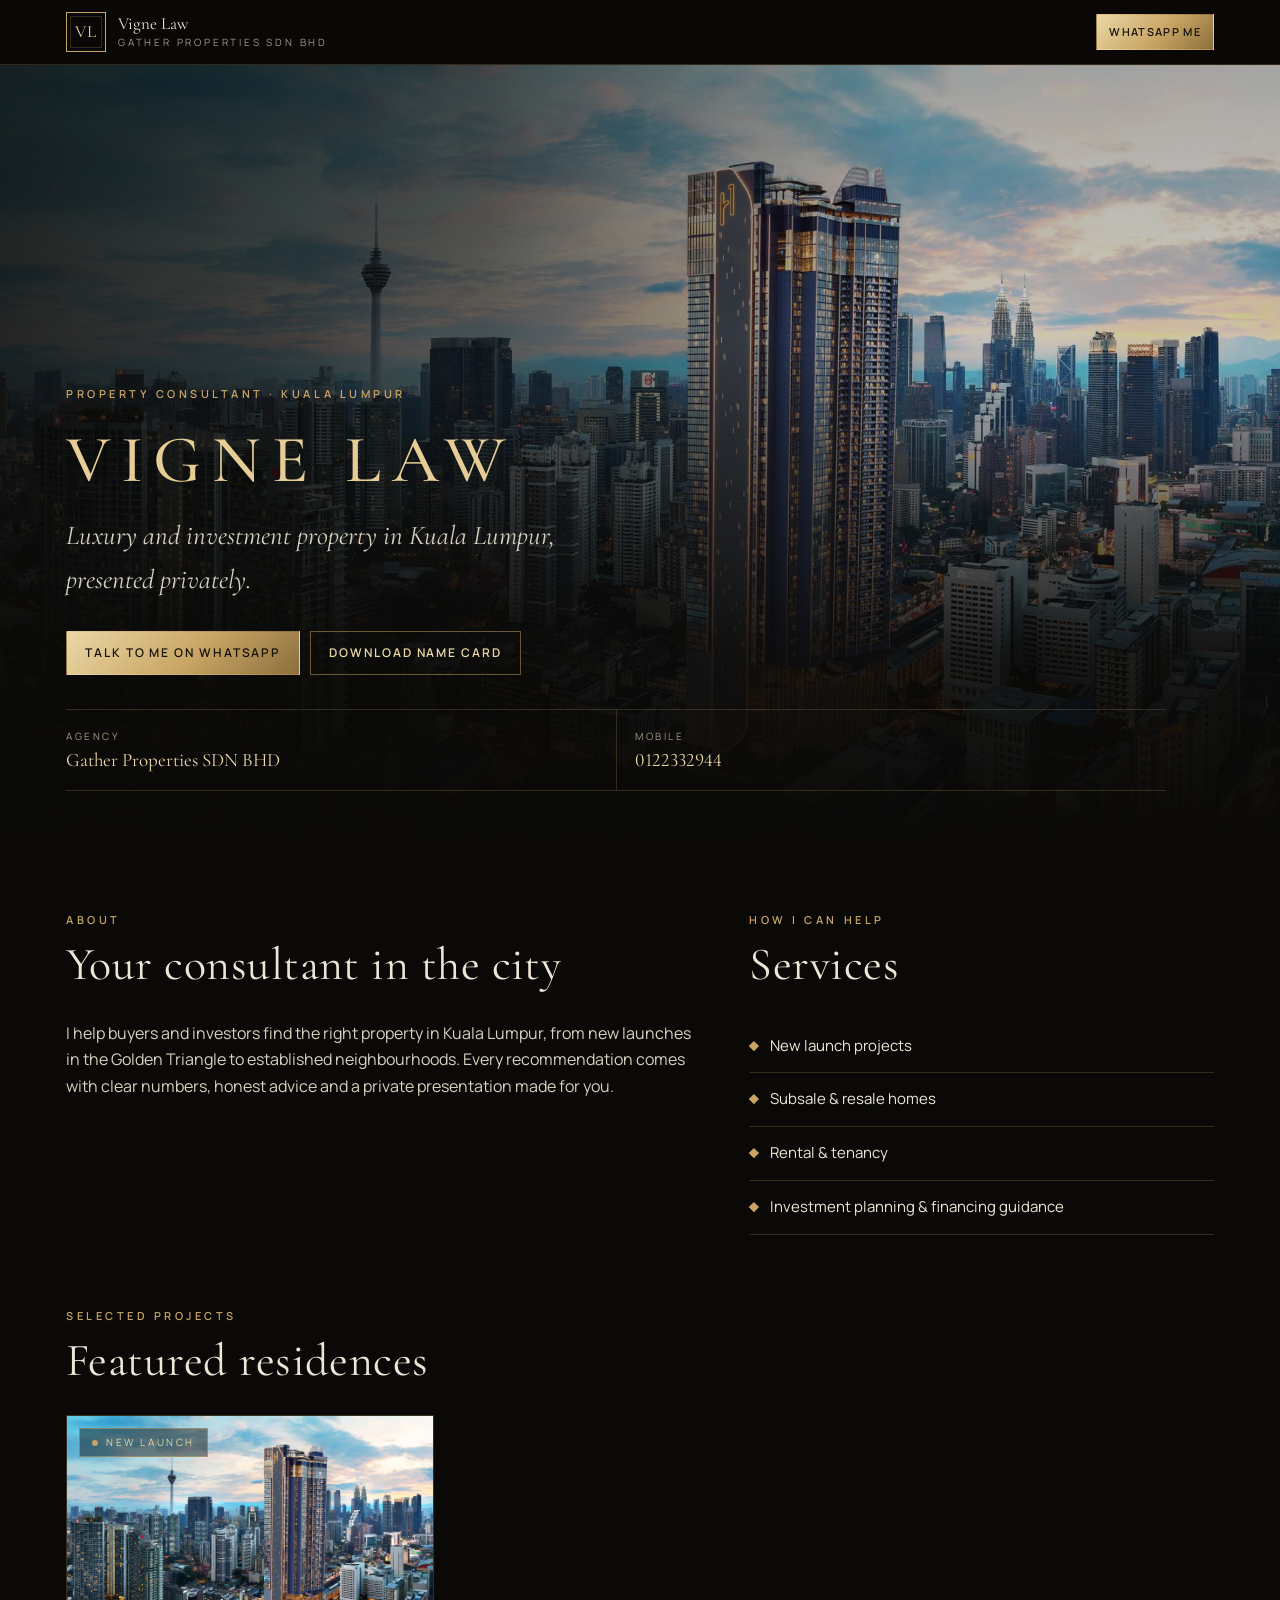
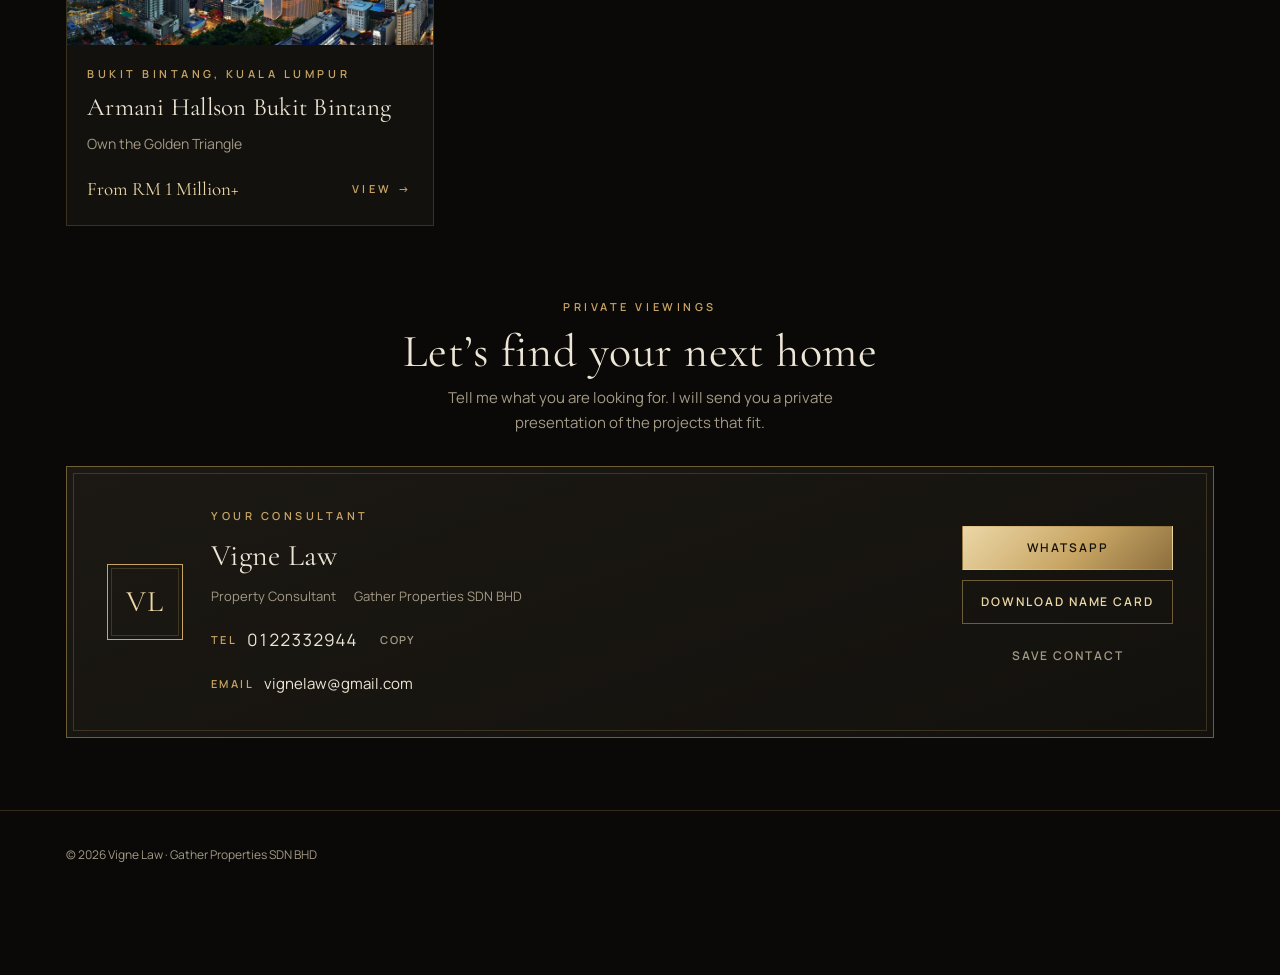
==== p/armani-hallson-bukit-bintang/index.html @ 2bfb5b79 "Add files via upload" ====
<!doctype html>
<html lang="en">
<head>
<meta charset="utf-8">
<meta name="viewport" content="width=device-width,initial-scale=1,viewport-fit=cover">
<title>Armani Hallson Bukit Bintang</title>
<script>window.STATIC_SITE=true</script>
<meta name="description" content="Own the Golden Triangle · Bukit Bintang, Kuala Lumpur · From RM 1 Million+">
<meta property="og:type" content="website">
<meta property="og:title" content="Armani Hallson Bukit Bintang">
<meta property="og:description" content="Own the Golden Triangle · Bukit Bintang, Kuala Lumpur · From RM 1 Million+">
<meta property="og:url" content="https://vigne-property-portfolio.github.io/p/armani-hallson-bukit-bintang">
<meta property="og:image" content="https://vigne-property-portfolio.github.io/uploads/ahbb-01-kit15.jpg">
<meta name="twitter:card" content="summary_large_image">
<link rel="preconnect" href="https://fonts.googleapis.com">
<link rel="preconnect" href="https://fonts.gstatic.com" crossorigin>
<link rel="stylesheet" href="https://fonts.googleapis.com/css2?family=Cormorant+Garamond:ital,wght@0,400;0,500;0,600;1,400;1,500&family=Manrope:wght@300;400;500;600;700&display=swap">
<link rel="stylesheet" href="/styles.css">
</head>
<body>
<div id="app"></div>
<script src="/namecard.js"></script>
<script src="/app.js"></script>
</body>
</html>
---- styles.css ----
img{max-width:100%}[hidden]{display:none!important}
/* Layout: full-bleed cinematic hero, then a narrow editorial column of facts, gallery, units and agent card. Single dark "black & gold" world by design. */
:root{
  --ink:#0A0907; --panel:#13110D; --panel-2:#1C1914; --line:rgba(200,165,100,.22); --line-strong:rgba(200,165,100,.5);
  --gold:#C8A564; --gold-hi:#EBD7A6; --gold-lo:#8C6F3D; --text:#EDE6D6; --muted:#A39A86; --danger:#D98B7A;
  --display:"Cormorant Garamond","Cormorant","Garamond",Georgia,serif; --body:"Manrope",system-ui,-apple-system,"Segoe UI",sans-serif;
  --gutter-l:max(16px,env(safe-area-inset-left,0px)); --gutter-r:max(16px,env(safe-area-inset-right,0px));
  color-scheme:dark;
}
*{box-sizing:border-box}
html,body{background:var(--ink)}
body{margin:0;color:var(--text);font-family:var(--body);font-size:15px;line-height:1.65;-webkit-font-smoothing:antialiased}
body::before{content:"";position:fixed;inset:0 0 auto;height:env(safe-area-inset-top,0px);z-index:60;background:var(--ink)}
a{color:var(--gold-hi)}
h1,h2,h3{font-family:var(--display);font-weight:400;text-wrap:balance;margin:0;letter-spacing:.01em}
button,input,select,textarea{font:inherit;color:inherit}
:focus-visible{outline:1px solid var(--gold-hi);outline-offset:3px}
.wrap{max-width:1180px;margin:0 auto;padding-left:var(--gutter-l);padding-right:var(--gutter-r)}
.narrow{max-width:900px}
.eyebrow{font-size:11px;letter-spacing:.32em;text-transform:uppercase;color:var(--gold);font-weight:600}
.muted{color:var(--muted)}
.rule{display:flex;align-items:center;gap:14px;color:var(--gold)}
.rule::before,.rule::after{content:"";height:1px;flex:1;background:linear-gradient(90deg,transparent,var(--line-strong),transparent)}
.diamond{width:7px;height:7px;transform:rotate(45deg);border:1px solid var(--gold);flex:none}
.gold-text{background:linear-gradient(100deg,var(--gold-lo) 0%,var(--gold-hi) 38%,var(--gold) 60%,var(--gold-hi) 100%);-webkit-background-clip:text;background-clip:text;color:transparent}

/* buttons */
.btn{display:inline-flex;align-items:center;justify-content:center;gap:8px;border:1px solid var(--line-strong);background:transparent;padding:11px 18px;font-size:12px;letter-spacing:.16em;text-transform:uppercase;font-weight:600;cursor:pointer;text-decoration:none;color:var(--gold-hi);transition:background .2s,color .2s,border-color .2s;border-radius:0}
.btn:hover{background:rgba(200,165,100,.1);border-color:var(--gold)}
.btn-solid{background:linear-gradient(135deg,var(--gold-hi),var(--gold) 55%,var(--gold-lo));color:#17130B;border-color:transparent}
.btn-solid:hover{background:linear-gradient(135deg,#F3E3BA,var(--gold-hi) 55%,var(--gold));color:#17130B}
.btn-sm{padding:8px 12px;font-size:11px;letter-spacing:.12em}
.btn-ghost{border-color:transparent;color:var(--muted)}
.btn-ghost:hover{color:var(--gold-hi);background:transparent}
.btn-danger{color:var(--danger);border-color:rgba(217,139,122,.45)}
.btn[disabled]{opacity:.45;cursor:not-allowed}

/* top bar */
.topbar{position:sticky;top:env(safe-area-inset-top,0px);z-index:40;background:rgba(10,9,7,.86);backdrop-filter:blur(10px);-webkit-backdrop-filter:blur(10px);border-bottom:1px solid var(--line)}
.topbar .wrap{display:flex;align-items:center;justify-content:space-between;gap:12px;min-height:64px;flex-wrap:wrap;padding-block:8px}
.brand{display:flex;align-items:center;gap:12px;min-width:0}
.mono{width:40px;height:40px;border:1px solid var(--gold);display:grid;place-items:center;font-family:var(--display);color:var(--gold-hi);font-size:17px;letter-spacing:.04em;flex:none;position:relative}
.mono::after{content:"";position:absolute;inset:3px;border:1px solid var(--line)}
.brand-name{font-family:var(--display);font-size:17px;line-height:1.2}
.brand-sub{font-size:10px;letter-spacing:.28em;text-transform:uppercase;color:var(--muted)}

/* hero */
.hero{position:relative;min-height:min(78vh,760px);display:flex;align-items:flex-end;overflow:hidden;background:radial-gradient(120% 90% at 80% 0%,#2a2216 0%,#120f0a 45%,var(--ink) 100%)}
.hero img.cover{position:absolute;inset:0;width:100%;height:100%;object-fit:cover;max-width:100%}
.hero::after{content:"";position:absolute;inset:0;background:linear-gradient(90deg,rgba(10,9,7,.82) 0%,rgba(10,9,7,.55) 38%,rgba(10,9,7,0) 70%),linear-gradient(180deg,rgba(10,9,7,.35) 0%,rgba(10,9,7,.2) 35%,rgba(10,9,7,.88) 76%,var(--ink) 100%)}
.hero h1{filter:drop-shadow(0 2px 18px rgba(0,0,0,.55))}
.hero .ghost-mark{position:absolute;right:-2vw;top:4%;font-family:var(--display);font-size:clamp(160px,30vw,420px);line-height:.8;color:transparent;-webkit-text-stroke:1px rgba(200,165,100,.16);pointer-events:none;user-select:none}
.hero-inner{position:relative;z-index:2;width:100%;padding-block:120px 48px}
/* Hero title: classic serif capitals, wide spacing, soft solid gold */
.hero h1{font-size:clamp(30px,5.2vw,68px);line-height:1.18;margin:16px 0 14px;text-transform:uppercase;letter-spacing:.16em;font-weight:500;max-width:min(100%,15em)}
h1,h2,h3,.fact .v,.tagline,.brand-name,.mono,td,.pcard,.agent{font-variant-numeric:lining-nums}
.hero h1.gold-text{background:none;-webkit-background-clip:border-box;background-clip:border-box;color:#E6CD95}
.hero .tagline{font-family:var(--display);font-style:italic;font-size:clamp(20px,2.4vw,27px);color:var(--text);opacity:.9;max-width:44ch}
.status-chip{display:inline-flex;align-items:center;gap:8px;border:1px solid var(--line-strong);padding:5px 12px;font-size:10px;letter-spacing:.26em;text-transform:uppercase;color:var(--gold-hi);background:rgba(10,9,7,.45)}
.status-chip::before{content:"";width:6px;height:6px;border-radius:50%;background:var(--gold)}

/* facts */
.facts{display:grid;grid-template-columns:repeat(auto-fit,minmax(170px,1fr));border-top:1px solid var(--line);border-bottom:1px solid var(--line);margin-top:34px}
.fact{padding:18px 18px 18px 0;min-width:0}
.fact + .fact{padding-left:18px;border-left:1px solid var(--line)}
.fact .k{font-size:10px;letter-spacing:.26em;text-transform:uppercase;color:var(--muted)}
.fact .v{font-family:var(--display);font-size:22px;color:var(--gold-hi);margin-top:4px;line-height:1.25;overflow-wrap:anywhere}

section.block{padding-block:72px}
.sec-head{display:flex;flex-direction:column;gap:10px;margin-bottom:30px}
.sec-head h2{font-size:clamp(30px,4vw,46px);line-height:1.1}
.prose{max-width:66ch;color:#D9D1BF;white-space:pre-line;font-size:16px}
.two-col{display:grid;grid-template-columns:minmax(0,1.35fr) minmax(0,1fr);gap:56px}
@media (max-width:820px){.two-col{grid-template-columns:1fr;gap:36px}}
.highlights{list-style:none;margin:0;padding:0;display:grid;gap:0}
.highlights li{display:flex;gap:14px;align-items:baseline;padding:14px 0;border-bottom:1px solid var(--line)}
.highlights li .diamond{transform:rotate(45deg) translateY(-2px);background:var(--gold)}
.facilities{display:flex;flex-wrap:wrap;gap:10px}
.facilities span{border:1px solid var(--line);padding:8px 14px;font-size:13px;color:#D9D1BF;background:var(--panel)}

/* gallery */
.gallery{display:grid;grid-template-columns:repeat(6,1fr);grid-auto-rows:150px;gap:8px;grid-auto-flow:dense}
.gallery button{padding:0;border:0;cursor:zoom-in;overflow:hidden;background:var(--panel);grid-column:span 2;position:relative}
.gallery button:nth-child(5n+1){grid-column:span 4;grid-row:span 2}
.gallery img{width:100%;height:100%;object-fit:cover;transition:transform .6s ease,filter .4s;filter:saturate(.95)}
.gallery button:hover img{transform:scale(1.04);filter:saturate(1.05)}
@media (max-width:640px){.gallery{grid-template-columns:repeat(2,1fr);grid-auto-rows:130px}.gallery button,.gallery button:nth-child(5n+1){grid-column:span 1;grid-row:span 1}.gallery button:first-child{grid-column:span 2;grid-row:span 2}}

/* units table */
.table-wrap{overflow-x:auto;border:1px solid var(--line)}
table{width:100%;border-collapse:collapse;min-width:520px}
th,td{text-align:left;padding:16px 18px;border-bottom:1px solid var(--line)}
th{font-size:10px;letter-spacing:.24em;text-transform:uppercase;color:var(--muted);font-weight:600;background:var(--panel)}
td{font-variant-numeric:tabular-nums}
td.u-name{font-family:var(--display);font-size:19px;color:var(--text)}
td.u-price{color:var(--gold-hi);font-weight:600}
tr:last-child td{border-bottom:0}

/* agent card */
.agent{border:1px solid var(--line-strong);background:linear-gradient(160deg,var(--panel-2),var(--panel));padding:40px;display:grid;grid-template-columns:auto minmax(0,1fr) auto;gap:28px;align-items:center;position:relative}
.agent::before{content:"";position:absolute;inset:6px;border:1px solid var(--line);pointer-events:none}
.agent .mono{width:76px;height:76px;font-size:30px}
.agent h3{font-size:30px}
.agent .meta{display:flex;flex-wrap:wrap;gap:6px 18px;font-size:13px;color:var(--muted);margin-top:6px}
.agent .actions{display:flex;flex-direction:column;gap:10px;position:relative}
.contact-line{display:flex;align-items:center;gap:10px;flex-wrap:wrap;margin-top:14px;font-variant-numeric:tabular-nums}
.contact-line .num{font-size:17px;color:var(--text);user-select:all}
@media (max-width:760px){.agent{grid-template-columns:1fr;padding:28px}.agent .actions{flex-direction:row;flex-wrap:wrap}}

.links-row{display:flex;flex-wrap:wrap;gap:12px;margin-top:26px}
footer.foot{border-top:1px solid var(--line);padding-block:34px 110px;font-size:12px;color:var(--muted)}
footer.foot .wrap{display:flex;flex-direction:column;gap:8px}

.mobile-cta{display:none}
@media (max-width:760px){.mobile-cta{display:flex;position:fixed;left:0;right:0;bottom:0;z-index:45;gap:8px;padding:10px var(--gutter-r) calc(10px + env(safe-area-inset-bottom,0px)) var(--gutter-l);background:rgba(10,9,7,.94);border-top:1px solid var(--line)}.mobile-cta .btn{flex:1}}

/* lightbox */
.lightbox{position:fixed;inset:0;z-index:80;background:rgba(6,5,4,.96);display:flex;align-items:center;justify-content:center;padding:calc(56px + env(safe-area-inset-top,0px)) var(--gutter-r) calc(56px + env(safe-area-inset-bottom,0px)) var(--gutter-l)}
.lightbox img{max-height:100%;max-width:100%;object-fit:contain}
.lb-btn{position:absolute;background:rgba(10,9,7,.6);border:1px solid var(--line-strong);color:var(--gold-hi);width:46px;height:46px;cursor:pointer;font-size:20px;display:grid;place-items:center}
.lb-close{top:calc(12px + env(safe-area-inset-top,0px));right:calc(12px + env(safe-area-inset-right,0px))}
.lb-prev{left:calc(12px + env(safe-area-inset-left,0px));top:50%;transform:translateY(-50%)}
.lb-next{right:calc(12px + env(safe-area-inset-right,0px));top:50%;transform:translateY(-50%)}
.lb-count{position:absolute;bottom:calc(16px + env(safe-area-inset-bottom,0px));left:0;right:0;text-align:center;font-size:11px;letter-spacing:.3em;color:var(--muted)}

/* admin */
.admin-bar{position:fixed;z-index:70;left:50%;transform:translateX(-50%);bottom:calc(16px + env(safe-area-inset-bottom,0px));display:flex;gap:6px;flex-wrap:wrap;justify-content:center;background:rgba(19,17,13,.96);border:1px solid var(--line-strong);padding:6px;box-shadow:0 14px 40px rgba(0,0,0,.5);max-width:calc(100% - 32px)}
@media (max-width:760px){.admin-bar{bottom:calc(76px + env(safe-area-inset-bottom,0px))}}
.dash-head{padding-block:56px 28px;display:flex;justify-content:space-between;align-items:flex-end;gap:20px;flex-wrap:wrap}
.dash-head h1{font-size:clamp(36px,5vw,58px);line-height:1.05;margin-top:10px}
.notice{border:1px solid var(--line-strong);background:var(--panel);padding:14px 18px;margin-bottom:24px;font-size:14px;display:flex;gap:14px;align-items:center;justify-content:space-between;flex-wrap:wrap}
.cards{display:grid;grid-template-columns:repeat(auto-fill,minmax(320px,1fr));gap:22px;padding-bottom:90px}
@media (max-width:420px){.cards{grid-template-columns:1fr}}
.pcard{border:1px solid var(--line);background:var(--panel);display:flex;flex-direction:column;min-width:0}
.pcard .thumb{aspect-ratio:16/10;max-width:100%;background:radial-gradient(120% 120% at 80% 0%,#2a2216,#0e0c09);position:relative;overflow:hidden;display:grid;place-items:center}
.pcard .thumb img{width:100%;height:100%;object-fit:cover;position:absolute;inset:0}
.pcard .thumb .ini{font-family:var(--display);font-size:64px;color:transparent;-webkit-text-stroke:1px rgba(200,165,100,.45)}
.pcard .thumb .status-chip{position:absolute;top:12px;left:12px}
.pcard .body{padding:20px;display:flex;flex-direction:column;gap:10px;flex:1;min-width:0}
.pcard h3{font-size:25px;line-height:1.15}
.linkbox{display:flex;align-items:center;gap:8px;border:1px solid var(--line);background:var(--ink);padding:8px 10px;font-size:12px;color:var(--muted);min-width:0}
.linkbox span{overflow:hidden;text-overflow:ellipsis;white-space:nowrap;flex:1;min-width:0;user-select:all}
.pcard .acts{display:flex;flex-wrap:wrap;gap:8px;margin-top:auto;padding-top:6px}
.confirm{border:1px solid rgba(217,139,122,.45);padding:10px 12px;font-size:13px;display:flex;gap:8px;align-items:center;flex-wrap:wrap}
.empty{border:1px dashed var(--line-strong);padding:48px 24px;text-align:center;color:var(--muted)}

/* forms */
.form{padding-bottom:120px}
.fgroup{border-top:1px solid var(--line);padding-block:30px;display:grid;grid-template-columns:220px minmax(0,1fr);gap:28px}
@media (max-width:760px){.fgroup{grid-template-columns:1fr;gap:16px}}
.fgroup h3{font-size:22px}
.fgroup .hint{font-size:13px;color:var(--muted);margin-top:6px}
.fields{display:grid;grid-template-columns:repeat(2,minmax(0,1fr));gap:16px}
@media (max-width:560px){.fields{grid-template-columns:1fr}}
.fld{display:flex;flex-direction:column;gap:6px;min-width:0}
.fld.full{grid-column:1/-1}
.fld label{font-size:10px;letter-spacing:.22em;text-transform:uppercase;color:var(--muted);font-weight:600}
.fld input,.fld select,.fld textarea{background:var(--ink);border:1px solid var(--line);padding:11px 12px;border-radius:0;width:100%;min-width:0}
.fld input:focus,.fld select:focus,.fld textarea:focus{border-color:var(--gold);outline:none}
.fld textarea{min-height:110px;resize:vertical;line-height:1.55}
.unit-row{display:grid;grid-template-columns:minmax(0,1.4fr) minmax(0,1fr) minmax(0,.8fr) minmax(0,1fr) auto;gap:8px;align-items:end;margin-bottom:8px}
@media (max-width:640px){.unit-row{grid-template-columns:1fr 1fr}.unit-row .fld:first-child{grid-column:1/-1}}
.thumbs{display:grid;grid-template-columns:repeat(auto-fill,minmax(150px,1fr));gap:12px;margin-top:14px}
.thumbs figure{margin:0;border:1px solid var(--line);background:var(--panel);display:flex;flex-direction:column}
.thumbs figure img{aspect-ratio:4/3;object-fit:cover;width:100%}
.thumbs figure .tb{display:flex;gap:2px;padding:4px;flex-wrap:wrap}
.thumbs figure .tb button{flex:1;background:transparent;border:1px solid var(--line);color:var(--muted);font-size:11px;padding:5px 4px;cursor:pointer}
.thumbs figure .tb button:hover{color:var(--gold-hi);border-color:var(--gold)}
.cover-tag{font-size:10px;letter-spacing:.2em;text-transform:uppercase;color:#17130B;background:var(--gold);padding:3px 8px;align-self:flex-start;margin:6px}
.upload-zone{border:1px dashed var(--line-strong);padding:20px;display:flex;align-items:center;gap:14px;flex-wrap:wrap;background:var(--panel)}
.savebar{position:sticky;bottom:0;z-index:30;background:rgba(10,9,7,.95);border-top:1px solid var(--line);padding-block:12px calc(12px + env(safe-area-inset-bottom,0px))}
.savebar .wrap{display:flex;justify-content:space-between;gap:10px;align-items:center;flex-wrap:wrap}

.private{min-height:80vh;display:flex;align-items:center;justify-content:center;text-align:center;padding-block:80px}
.private .box{max-width:560px;display:flex;flex-direction:column;align-items:center;gap:18px}
.private h1{font-size:clamp(34px,5vw,52px)}

.toast{position:fixed;z-index:90;top:calc(18px + env(safe-area-inset-top,0px));left:50%;transform:translateX(-50%);background:var(--panel-2);border:1px solid var(--gold);padding:12px 18px;font-size:13px;max-width:calc(100% - 32px);box-shadow:0 10px 30px rgba(0,0,0,.5)}
.landing-hero{min-height:min(86vh,820px)}
.landing-grid{display:grid;grid-template-columns:minmax(0,1fr) auto;gap:48px;align-items:end}
.portrait{width:min(320px,30vw);aspect-ratio:4/5;max-width:100%;border:1px solid var(--gold);padding:8px;background:rgba(10,9,7,.5)}
.portrait img{width:100%;height:100%;object-fit:cover;display:block}
@media (max-width:760px){.landing-grid{grid-template-columns:1fr}.portrait{width:200px;order:-1}}
.lcard{text-decoration:none;color:inherit;transition:border-color .25s,transform .25s}
.lcard:hover{border-color:var(--gold);transform:translateY(-3px)}
.reveal{animation:rise .9s cubic-bezier(.2,.7,.2,1) both}
@keyframes rise{from{transform:translateY(14px)}to{transform:none}}
@media (prefers-reduced-motion:reduce){.reveal{animation:none}.gallery img{transition:none}}
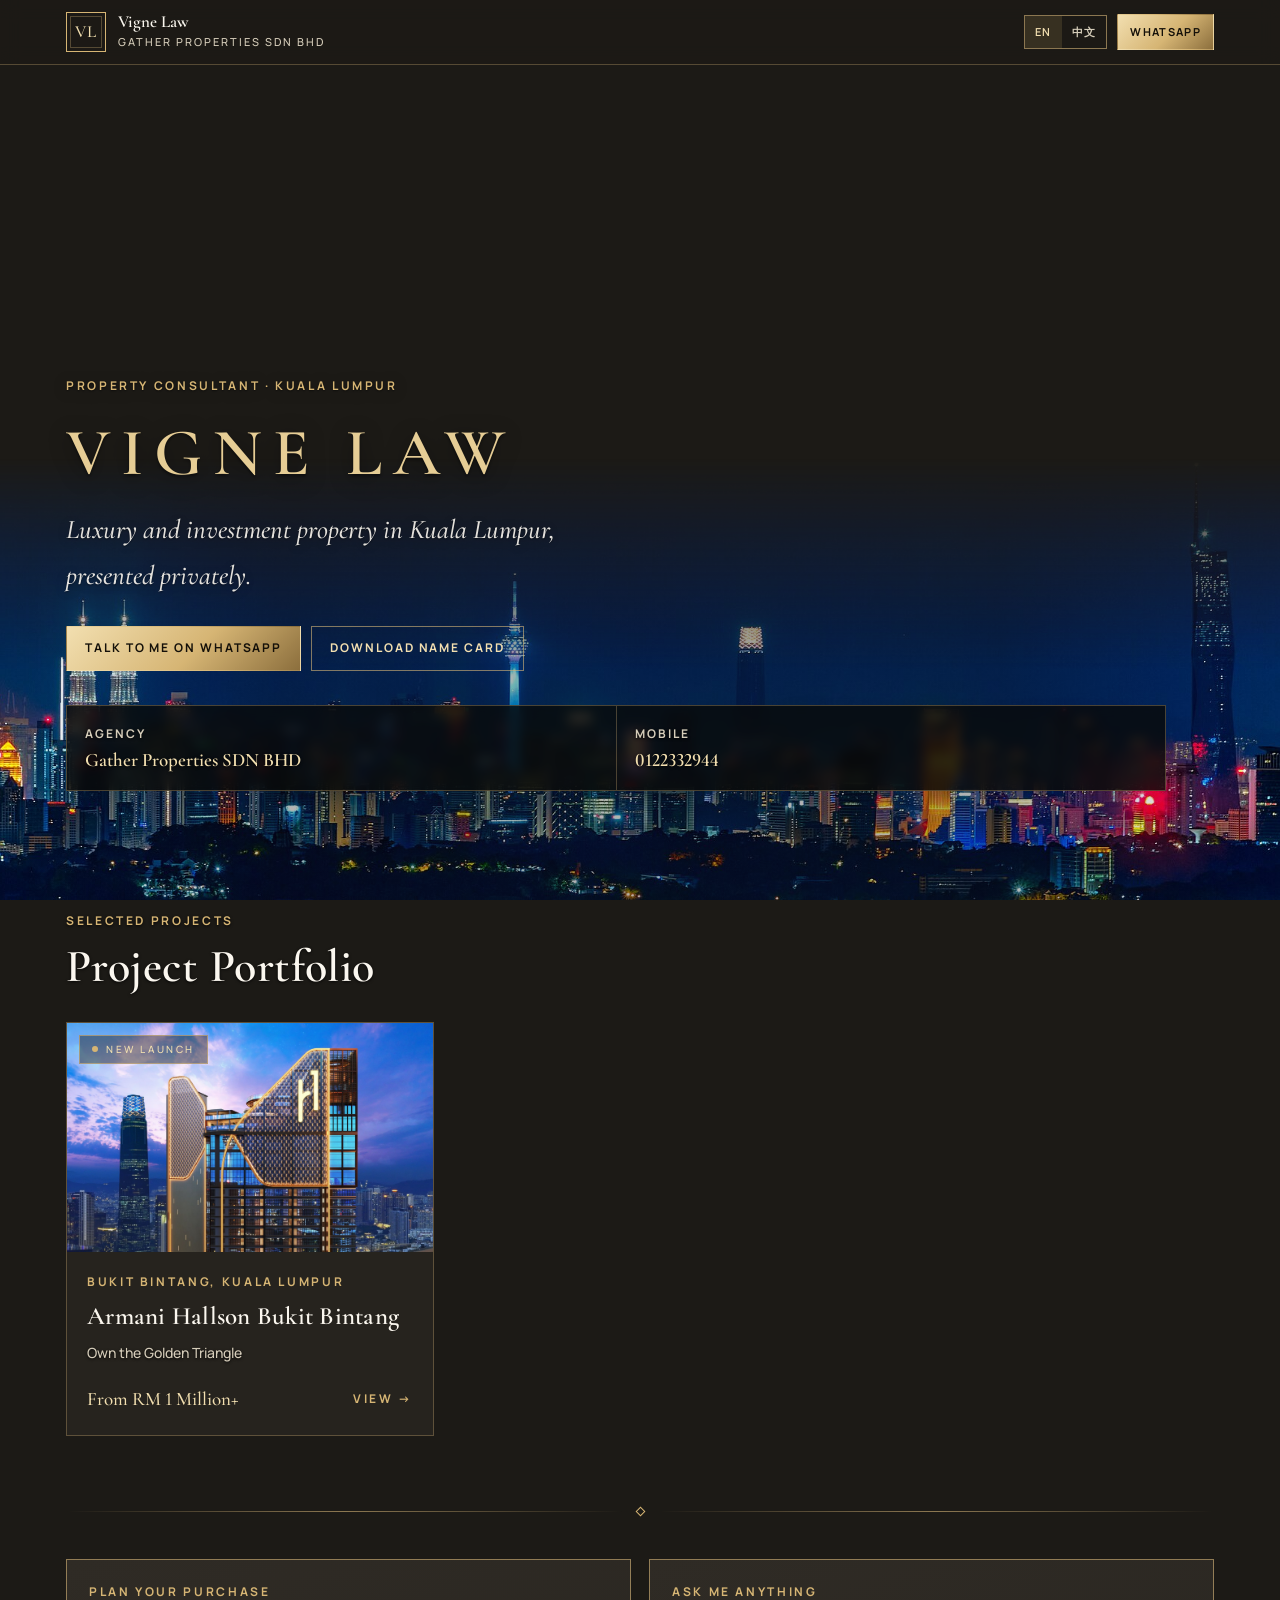
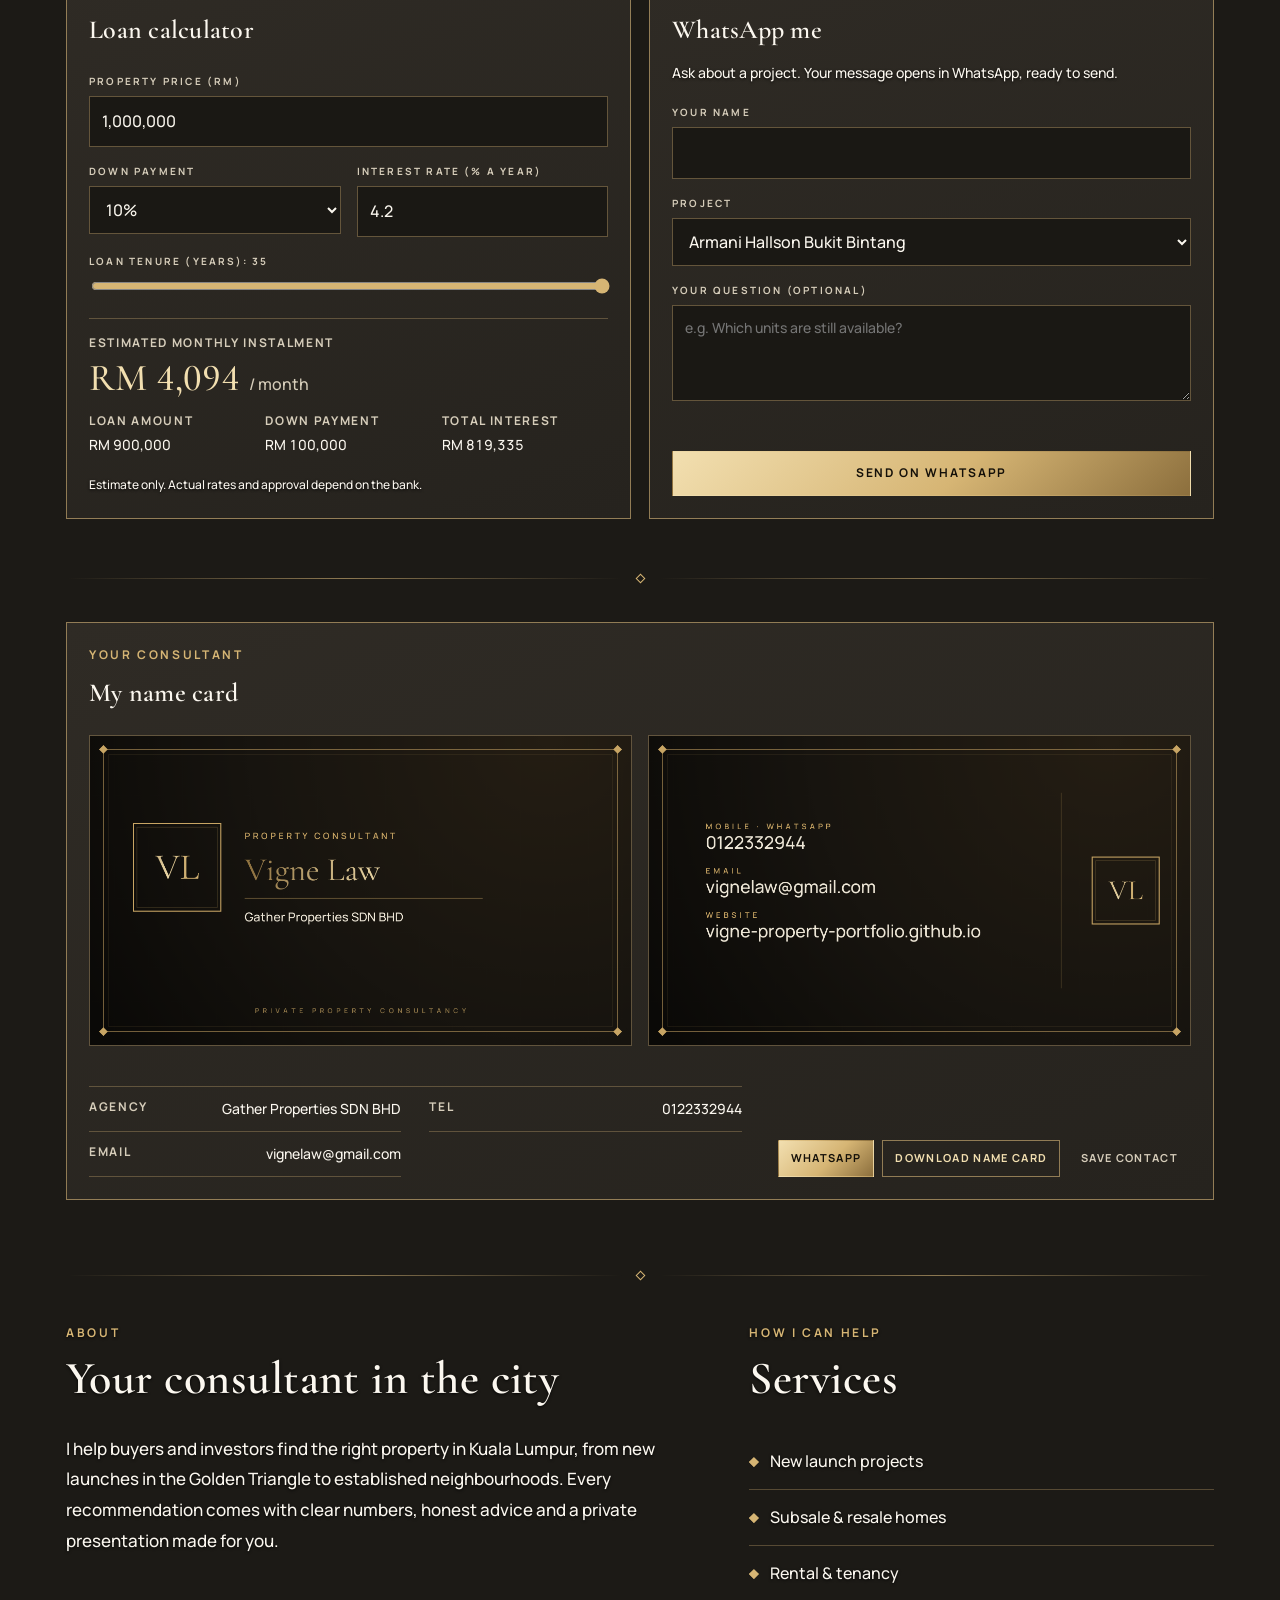
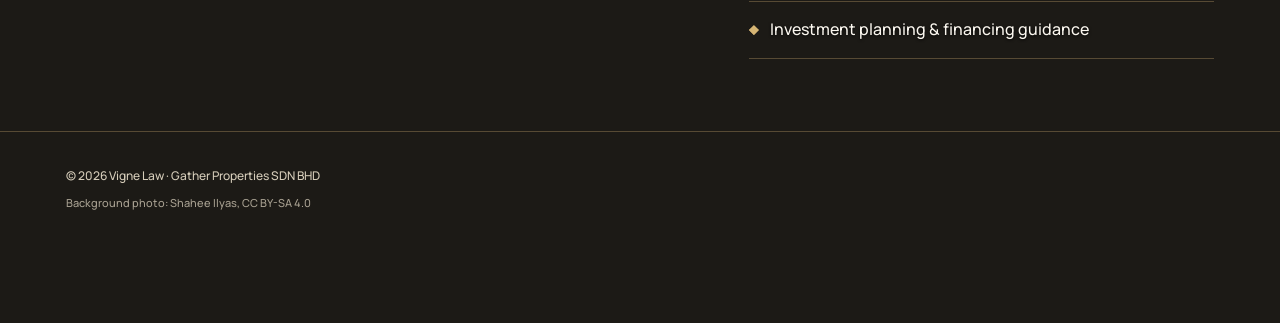
==== commit b0894b00: "Add files via upload" ====
--- a/p/armani-hallson-bukit-bintang/index.html
+++ b/p/armani-hallson-bukit-bintang/index.html
@@ -10,7 +10,7 @@
 <meta property="og:title" content="Armani Hallson Bukit Bintang">
 <meta property="og:description" content="Own the Golden Triangle · Bukit Bintang, Kuala Lumpur · From RM 1 Million+">
 <meta property="og:url" content="https://vigne-property-portfolio.github.io/p/armani-hallson-bukit-bintang">
-<meta property="og:image" content="https://vigne-property-portfolio.github.io/uploads/ahbb-01-kit15.jpg">
+<meta property="og:image" content="https://vigne-property-portfolio.github.io/uploads/ahbb2-01-tower-night.jpg">
 <meta name="twitter:card" content="summary_large_image">
 <link rel="preconnect" href="https://fonts.googleapis.com">
 <link rel="preconnect" href="https://fonts.gstatic.com" crossorigin>
--- a/styles.css
+++ b/styles.css
@@ -1,23 +1,23 @@
 img{max-width:100%}[hidden]{display:none!important}
 /* Layout: full-bleed cinematic hero, then a narrow editorial column of facts, gallery, units and agent card. Single dark "black & gold" world by design. */
 :root{
-  --ink:#0A0907; --panel:#13110D; --panel-2:#1C1914; --line:rgba(200,165,100,.22); --line-strong:rgba(200,165,100,.5);
-  --gold:#C8A564; --gold-hi:#EBD7A6; --gold-lo:#8C6F3D; --text:#EDE6D6; --muted:#A39A86; --danger:#D98B7A;
+  --ink:#1C1A16; --panel:#26231E; --panel-2:#2F2B25; --line:rgba(210,178,118,.32); --line-strong:rgba(210,178,118,.62);
+  --gold:#D6B574; --gold-hi:#F2DFB0; --gold-lo:#8C6F3D; --text:#FBF7EF; --muted:#D6CDBA; --danger:#D98B7A;
   --display:"Cormorant Garamond","Cormorant","Garamond",Georgia,serif; --body:"Manrope",system-ui,-apple-system,"Segoe UI",sans-serif;
   --gutter-l:max(16px,env(safe-area-inset-left,0px)); --gutter-r:max(16px,env(safe-area-inset-right,0px));
   color-scheme:dark;
 }
 *{box-sizing:border-box}
 html,body{background:var(--ink)}
-body{margin:0;color:var(--text);font-family:var(--body);font-size:15px;line-height:1.65;-webkit-font-smoothing:antialiased}
+body{margin:0;color:var(--text);font-family:var(--body);font-size:16px;line-height:1.7;font-weight:500}
 body::before{content:"";position:fixed;inset:0 0 auto;height:env(safe-area-inset-top,0px);z-index:60;background:var(--ink)}
 a{color:var(--gold-hi)}
-h1,h2,h3{font-family:var(--display);font-weight:400;text-wrap:balance;margin:0;letter-spacing:.01em}
+h1,h2,h3{font-family:var(--display);font-weight:600;text-wrap:balance;margin:0;letter-spacing:.01em}
 button,input,select,textarea{font:inherit;color:inherit}
 :focus-visible{outline:1px solid var(--gold-hi);outline-offset:3px}
 .wrap{max-width:1180px;margin:0 auto;padding-left:var(--gutter-l);padding-right:var(--gutter-r)}
 .narrow{max-width:900px}
-.eyebrow{font-size:11px;letter-spacing:.32em;text-transform:uppercase;color:var(--gold);font-weight:600}
+.eyebrow{font-size:12px;letter-spacing:.22em;text-transform:uppercase;color:var(--gold);font-weight:600}
 .muted{color:var(--muted)}
 .rule{display:flex;align-items:center;gap:14px;color:var(--gold)}
 .rule::before,.rule::after{content:"";height:1px;flex:1;background:linear-gradient(90deg,transparent,var(--line-strong),transparent)}
@@ -36,18 +36,18 @@
 .btn[disabled]{opacity:.45;cursor:not-allowed}
 
 /* top bar */
-.topbar{position:sticky;top:env(safe-area-inset-top,0px);z-index:40;background:rgba(10,9,7,.86);backdrop-filter:blur(10px);-webkit-backdrop-filter:blur(10px);border-bottom:1px solid var(--line)}
+.topbar{position:sticky;top:env(safe-area-inset-top,0px);z-index:40;background:rgba(28,26,22,.86);backdrop-filter:blur(10px);-webkit-backdrop-filter:blur(10px);border-bottom:1px solid var(--line)}
 .topbar .wrap{display:flex;align-items:center;justify-content:space-between;gap:12px;min-height:64px;flex-wrap:wrap;padding-block:8px}
 .brand{display:flex;align-items:center;gap:12px;min-width:0}
 .mono{width:40px;height:40px;border:1px solid var(--gold);display:grid;place-items:center;font-family:var(--display);color:var(--gold-hi);font-size:17px;letter-spacing:.04em;flex:none;position:relative}
 .mono::after{content:"";position:absolute;inset:3px;border:1px solid var(--line)}
 .brand-name{font-family:var(--display);font-size:17px;line-height:1.2}
-.brand-sub{font-size:10px;letter-spacing:.28em;text-transform:uppercase;color:var(--muted)}
+.brand-sub{font-size:11px;letter-spacing:.18em;text-transform:uppercase;color:var(--muted)}
 
 /* hero */
-.hero{position:relative;min-height:min(78vh,760px);display:flex;align-items:flex-end;overflow:hidden;background:radial-gradient(120% 90% at 80% 0%,#2a2216 0%,#120f0a 45%,var(--ink) 100%)}
+.hero{position:relative;min-height:min(78vh,760px);display:flex;align-items:flex-end;overflow:hidden;background:radial-gradient(120% 90% at 80% 0%,rgba(42,34,22,.45) 0%,rgba(18,15,10,.25) 45%,transparent 100%)}
 .hero img.cover{position:absolute;inset:0;width:100%;height:100%;object-fit:cover;max-width:100%}
-.hero::after{content:"";position:absolute;inset:0;background:linear-gradient(90deg,rgba(10,9,7,.82) 0%,rgba(10,9,7,.55) 38%,rgba(10,9,7,0) 70%),linear-gradient(180deg,rgba(10,9,7,.35) 0%,rgba(10,9,7,.2) 35%,rgba(10,9,7,.88) 76%,var(--ink) 100%)}
+.hero::after{content:"";position:absolute;inset:0;background:linear-gradient(90deg,rgba(28,26,22,.82) 0%,rgba(28,26,22,.55) 38%,rgba(28,26,22,0) 70%),linear-gradient(180deg,rgba(28,26,22,.35) 0%,rgba(28,26,22,.2) 35%,rgba(28,26,22,.88) 76%,var(--ink) 100%)}
 .hero h1{filter:drop-shadow(0 2px 18px rgba(0,0,0,.55))}
 .hero .ghost-mark{position:absolute;right:-2vw;top:4%;font-family:var(--display);font-size:clamp(160px,30vw,420px);line-height:.8;color:transparent;-webkit-text-stroke:1px rgba(200,165,100,.16);pointer-events:none;user-select:none}
 .hero-inner{position:relative;z-index:2;width:100%;padding-block:120px 48px}
@@ -56,27 +56,30 @@
 h1,h2,h3,.fact .v,.tagline,.brand-name,.mono,td,.pcard,.agent{font-variant-numeric:lining-nums}
 .hero h1.gold-text{background:none;-webkit-background-clip:border-box;background-clip:border-box;color:#E6CD95}
 .hero .tagline{font-family:var(--display);font-style:italic;font-size:clamp(20px,2.4vw,27px);color:var(--text);opacity:.9;max-width:44ch}
-.status-chip{display:inline-flex;align-items:center;gap:8px;border:1px solid var(--line-strong);padding:5px 12px;font-size:10px;letter-spacing:.26em;text-transform:uppercase;color:var(--gold-hi);background:rgba(10,9,7,.45)}
+.status-chip{display:inline-flex;align-items:center;gap:8px;border:1px solid var(--line-strong);padding:5px 12px;font-size:10px;letter-spacing:.26em;text-transform:uppercase;color:var(--gold-hi);background:rgba(28,26,22,.45)}
 .status-chip::before{content:"";width:6px;height:6px;border-radius:50%;background:var(--gold)}
 
 /* facts */
 .facts{display:grid;grid-template-columns:repeat(auto-fit,minmax(170px,1fr));border-top:1px solid var(--line);border-bottom:1px solid var(--line);margin-top:34px}
 .fact{padding:18px 18px 18px 0;min-width:0}
 .fact + .fact{padding-left:18px;border-left:1px solid var(--line)}
-.fact .k{font-size:10px;letter-spacing:.26em;text-transform:uppercase;color:var(--muted)}
+.fact .k{font-size:12px;letter-spacing:.16em;text-transform:uppercase;color:var(--muted)}
 .fact .v{font-family:var(--display);font-size:22px;color:var(--gold-hi);margin-top:4px;line-height:1.25;overflow-wrap:anywhere}
 
 section.block{padding-block:72px}
 .sec-head{display:flex;flex-direction:column;gap:10px;margin-bottom:30px}
 .sec-head h2{font-size:clamp(30px,4vw,46px);line-height:1.1}
-.prose{max-width:66ch;color:#D9D1BF;white-space:pre-line;font-size:16px}
+.prose{max-width:66ch;color:#ECE5D5;white-space:pre-line;font-size:17px;line-height:1.8}
+/* keep body text readable over the page photo */
+.prose,.highlights,.fact,.facilities,.sec-head,.muted,.agent .meta,td{text-shadow:0 1px 3px rgba(0,0,0,.85)}
+.highlights li{font-size:16px;color:var(--text)}
 .two-col{display:grid;grid-template-columns:minmax(0,1.35fr) minmax(0,1fr);gap:56px}
 @media (max-width:820px){.two-col{grid-template-columns:1fr;gap:36px}}
 .highlights{list-style:none;margin:0;padding:0;display:grid;gap:0}
 .highlights li{display:flex;gap:14px;align-items:baseline;padding:14px 0;border-bottom:1px solid var(--line)}
 .highlights li .diamond{transform:rotate(45deg) translateY(-2px);background:var(--gold)}
 .facilities{display:flex;flex-wrap:wrap;gap:10px}
-.facilities span{border:1px solid var(--line);padding:8px 14px;font-size:13px;color:#D9D1BF;background:var(--panel)}
+.facilities span{border:1px solid var(--line);padding:8px 14px;font-size:14px;color:#ECE5D5;background:var(--panel)}
 
 /* gallery */
 .gallery{display:grid;grid-template-columns:repeat(6,1fr);grid-auto-rows:150px;gap:8px;grid-auto-flow:dense}
@@ -87,10 +90,11 @@
 @media (max-width:640px){.gallery{grid-template-columns:repeat(2,1fr);grid-auto-rows:130px}.gallery button,.gallery button:nth-child(5n+1){grid-column:span 1;grid-row:span 1}.gallery button:first-child{grid-column:span 2;grid-row:span 2}}
 
 /* units table */
-.table-wrap{overflow-x:auto;border:1px solid var(--line)}
+.table-wrap{overflow-x:auto;border:1px solid var(--line);background:rgba(28,26,22,.86)}
+.facilities span{background:rgba(19,17,13,.88)}
 table{width:100%;border-collapse:collapse;min-width:520px}
 th,td{text-align:left;padding:16px 18px;border-bottom:1px solid var(--line)}
-th{font-size:10px;letter-spacing:.24em;text-transform:uppercase;color:var(--muted);font-weight:600;background:var(--panel)}
+th{font-size:12px;letter-spacing:.16em;text-transform:uppercase;color:var(--muted);font-weight:600;background:var(--panel)}
 td{font-variant-numeric:tabular-nums}
 td.u-name{font-family:var(--display);font-size:19px;color:var(--text)}
 td.u-price{color:var(--gold-hi);font-weight:600}
@@ -112,12 +116,12 @@
 footer.foot .wrap{display:flex;flex-direction:column;gap:8px}
 
 .mobile-cta{display:none}
-@media (max-width:760px){.mobile-cta{display:flex;position:fixed;left:0;right:0;bottom:0;z-index:45;gap:8px;padding:10px var(--gutter-r) calc(10px + env(safe-area-inset-bottom,0px)) var(--gutter-l);background:rgba(10,9,7,.94);border-top:1px solid var(--line)}.mobile-cta .btn{flex:1}}
+@media (max-width:760px){.mobile-cta{display:flex;position:fixed;left:0;right:0;bottom:0;z-index:45;gap:8px;padding:10px var(--gutter-r) calc(10px + env(safe-area-inset-bottom,0px)) var(--gutter-l);background:rgba(28,26,22,.94);border-top:1px solid var(--line)}.mobile-cta .btn{flex:1}}
 
 /* lightbox */
 .lightbox{position:fixed;inset:0;z-index:80;background:rgba(6,5,4,.96);display:flex;align-items:center;justify-content:center;padding:calc(56px + env(safe-area-inset-top,0px)) var(--gutter-r) calc(56px + env(safe-area-inset-bottom,0px)) var(--gutter-l)}
 .lightbox img{max-height:100%;max-width:100%;object-fit:contain}
-.lb-btn{position:absolute;background:rgba(10,9,7,.6);border:1px solid var(--line-strong);color:var(--gold-hi);width:46px;height:46px;cursor:pointer;font-size:20px;display:grid;place-items:center}
+.lb-btn{position:absolute;background:rgba(28,26,22,.6);border:1px solid var(--line-strong);color:var(--gold-hi);width:46px;height:46px;cursor:pointer;font-size:20px;display:grid;place-items:center}
 .lb-close{top:calc(12px + env(safe-area-inset-top,0px));right:calc(12px + env(safe-area-inset-right,0px))}
 .lb-prev{left:calc(12px + env(safe-area-inset-left,0px));top:50%;transform:translateY(-50%)}
 .lb-next{right:calc(12px + env(safe-area-inset-right,0px));top:50%;transform:translateY(-50%)}
@@ -168,7 +172,7 @@
 .thumbs figure .tb button:hover{color:var(--gold-hi);border-color:var(--gold)}
 .cover-tag{font-size:10px;letter-spacing:.2em;text-transform:uppercase;color:#17130B;background:var(--gold);padding:3px 8px;align-self:flex-start;margin:6px}
 .upload-zone{border:1px dashed var(--line-strong);padding:20px;display:flex;align-items:center;gap:14px;flex-wrap:wrap;background:var(--panel)}
-.savebar{position:sticky;bottom:0;z-index:30;background:rgba(10,9,7,.95);border-top:1px solid var(--line);padding-block:12px calc(12px + env(safe-area-inset-bottom,0px))}
+.savebar{position:sticky;bottom:0;z-index:30;background:rgba(28,26,22,.95);border-top:1px solid var(--line);padding-block:12px calc(12px + env(safe-area-inset-bottom,0px))}
 .savebar .wrap{display:flex;justify-content:space-between;gap:10px;align-items:center;flex-wrap:wrap}
 
 .private{min-height:80vh;display:flex;align-items:center;justify-content:center;text-align:center;padding-block:80px}
@@ -176,13 +180,177 @@
 .private h1{font-size:clamp(34px,5vw,52px)}
 
 .toast{position:fixed;z-index:90;top:calc(18px + env(safe-area-inset-top,0px));left:50%;transform:translateX(-50%);background:var(--panel-2);border:1px solid var(--gold);padding:12px 18px;font-size:13px;max-width:calc(100% - 32px);box-shadow:0 10px 30px rgba(0,0,0,.5)}
+/* transparent property photo behind the whole site */
+.page-bg{position:fixed;inset:0;z-index:0;background-size:cover;background-position:center;opacity:var(--bg-op,.2);pointer-events:none;transition:opacity .5s,background-image .5s;filter:saturate(.85)}
+.page-bg::after{content:"";position:absolute;inset:0;background:linear-gradient(90deg,rgba(28,26,22,.15) 0%,rgba(28,26,22,.55) 18%,rgba(28,26,22,.55) 82%,rgba(28,26,22,.15) 100%)}
+#app{position:relative;z-index:1}
+.has-bg .ghost-mark{display:none}
+.has-bg .landing-hero:not(:has(img.cover))::after{background:linear-gradient(90deg,rgba(28,26,22,.6) 0%,rgba(28,26,22,.25) 45%,rgba(28,26,22,0) 75%),linear-gradient(180deg,transparent 60%,rgba(28,26,22,.6) 100%)}
+.bg-pick{display:grid;grid-template-columns:repeat(auto-fill,minmax(96px,1fr));gap:8px;margin-top:14px}
+.bg-pick button{padding:0;border:2px solid transparent;background:var(--panel);cursor:pointer;aspect-ratio:4/3;overflow:hidden}
+.bg-pick button img{width:100%;height:100%;object-fit:cover;display:block;opacity:.75}
+.bg-pick button:hover img,.bg-pick button.on img{opacity:1}
+.bg-pick button.on{border-color:var(--gold)}
+/* phone fixes: title fits, facts grid tidy, stronger shade over bright photos */
+@media (max-width:560px){
+  .hero h1{font-size:clamp(24px,7.4vw,34px);letter-spacing:.1em}
+  .facts{grid-template-columns:1fr 1fr}
+  .fact,.fact + .fact{padding:14px 12px 14px 0;border-left:0}
+  .fact:nth-child(2n){padding-left:14px;border-left:1px solid var(--line)}
+  .fact:nth-child(n+3){border-top:1px solid var(--line)}
+  .fact .v{font-size:19px}
+  .hero::after{background:linear-gradient(180deg,rgba(28,26,22,.45) 0%,rgba(28,26,22,.55) 40%,rgba(28,26,22,.9) 70%,var(--ink) 100%)}
+}
+/* panorama: "Surrounded by the City's Finest" */
+.pano{position:relative;margin:22px 0 0;border:1px solid var(--line-strong);overflow:hidden;background:#000;max-width:100%}
+.pano img{display:block;width:100%;height:auto}
+.pano svg{position:absolute;inset:0;width:100%;height:100%;pointer-events:none}
+.pano line{stroke:#F4EEDF;stroke-width:1.2;vector-effect:non-scaling-stroke;opacity:.9}
+.pano-lbl,.pano-hub{position:absolute;transform:translate(-50%,-140%);white-space:nowrap;font-size:clamp(9px,1.05vw,13px);font-weight:700;color:#fff;text-shadow:0 1px 3px rgba(0,0,0,.9)}
+.pano-lbl::after{content:"";position:absolute;left:50%;bottom:-7px;width:6px;height:6px;margin-left:-3px;border-radius:50%;background:#fff}
+.pano-hub{font-family:var(--display);font-size:clamp(11px,1.5vw,19px);letter-spacing:.2em;color:var(--gold-hi);text-transform:uppercase;transform:translate(-50%,-150%)}
+.pano-lbl:first-of-type{transform:translate(-20%,-140%)}
+.pano figcaption{position:absolute;right:5%;top:9%;text-align:left;font-family:var(--display);color:#F5EEDC;line-height:1.05;text-shadow:0 2px 10px rgba(0,0,0,.6)}
+.pano figcaption span{display:block;font-size:clamp(16px,3vw,40px);font-weight:600}
+.pano figcaption em{display:block;font-size:clamp(20px,3.8vw,52px);font-weight:600}
+.pano-lbl:last-of-type{transform:translate(-85%,-140%)}
+.pano-lbl b{font-weight:700}.pano-lbl .sn{display:none}
+@media (max-width:700px){.pano-lbl .ln{display:none}.pano-lbl .sn{display:inline}}
+@media (max-width:560px){.pano-lbl{font-size:8px}.pano-hub{font-size:10px;letter-spacing:.14em}
+  .pano figcaption{position:static;padding:10px 14px 12px;background:#000;display:flex;gap:6px;align-items:baseline;flex-wrap:wrap}
+  .pano figcaption span,.pano figcaption em{display:inline;font-size:20px}}
+/* nearby place cards (shopping / dining / parks) */
+.place-block{margin-top:44px}
+.sub-h small{display:block;font-family:var(--body);font-size:11px;letter-spacing:.24em;text-transform:uppercase;color:var(--gold);font-weight:700;margin-top:6px}
+.place-grid{display:grid;gap:14px}
+.place-grid.g3{grid-template-columns:repeat(3,minmax(0,1fr))}
+.place-grid.g4{grid-template-columns:repeat(4,minmax(0,1fr))}
+@media (max-width:860px){.place-grid.g3,.place-grid.g4{grid-template-columns:repeat(2,minmax(0,1fr))}}
+.place{background:rgba(28,26,22,.9);border:1px solid var(--line);display:flex;flex-direction:column;min-width:0}
+.place .ph{aspect-ratio:3/2;overflow:hidden;max-width:100%}
+.place.tall .ph{aspect-ratio:3/4}
+.place .ph img{width:100%;height:100%;object-fit:cover;display:block;transition:transform .6s}
+.place:hover .ph img{transform:scale(1.04)}
+.place .pt{padding:12px 14px 14px;display:flex;flex-direction:column;gap:8px}
+.place h4{margin:0;font-family:var(--display);font-style:italic;font-weight:600;font-size:21px;line-height:1.15}
+.dist{align-self:flex-start;font-size:10px;letter-spacing:.16em;text-transform:uppercase;font-weight:700;padding:4px 8px;border:1px solid var(--line-strong);color:var(--muted);white-space:nowrap}
+.dist.walk{color:#17130B;background:var(--gold);border-color:var(--gold)}
+.near-cols{display:grid;grid-template-columns:repeat(auto-fit,minmax(240px,1fr));gap:18px 28px;background:rgba(28,26,22,.86);border:1px solid var(--line);padding:22px}
+.near-cols ul{list-style:none;margin:10px 0 0;padding:0}
+.near-cols li{display:flex;justify-content:space-between;align-items:center;gap:10px;padding:9px 0;border-bottom:1px solid var(--line);font-size:14.5px}
+.near-cols li span:first-child{min-width:0}
+/* booking (left) + consultant (right) */
+.plan-grid{align-items:stretch}
+.agent-side{display:flex;min-width:0}
+.agent-side .agent{flex:1;grid-template-columns:1fr;align-content:start;gap:22px;padding:32px}
+.agent-side .agent .mono{width:64px;height:64px;font-size:26px}
+.agent-side .agent h3{font-size:30px}
+.agent-side .agent .actions{flex-direction:column;align-items:stretch;gap:10px;margin-top:6px}
+.agent-side .agent .actions .btn{width:100%}
+@media (max-width:860px){.agent-side .agent{padding:26px}}
+/* surroundings map + floor plans */
+.map-frame{display:block;width:100%;padding:8px;border:1px solid var(--line-strong);background:rgba(28,26,22,.86);cursor:zoom-in}
+.map-frame img{display:block;width:100%;height:auto;max-width:100%}
+.plans{display:grid;grid-template-columns:repeat(auto-fill,minmax(300px,1fr));gap:14px}
+@media (max-width:420px){.plans{grid-template-columns:1fr}}
+.plans button{padding:0;border:1px solid var(--line);background:#F7F1E6;cursor:zoom-in;aspect-ratio:3/2;overflow:hidden;max-width:100%}
+.plans button img{width:100%;height:100%;object-fit:contain;display:block;transition:transform .4s}
+.plans button:hover img{transform:scale(1.03)}
+.sub-h{font-size:26px;margin:40px 0 16px}
+.lightbox.light img{background:#F7F1E6}
+/* language switch */
+.top-right{display:flex;align-items:center;gap:10px;flex-wrap:wrap}
+.lang{display:inline-flex;border:1px solid var(--line-strong)}
+.lang button{background:transparent;border:0;color:var(--muted);padding:7px 10px;font-size:11px;letter-spacing:.12em;cursor:pointer;font-weight:600}
+.lang button.on{background:rgba(200,165,100,.16);color:var(--gold-hi)}
+@media (max-width:560px){.hide-sm{display:none}}
+:lang(zh-Hans) body,:lang(zh-Hans) .btn,:lang(zh-Hans) .eyebrow{font-family:"Manrope","PingFang SC","Microsoft YaHei","Noto Sans SC",sans-serif}
+:lang(zh-Hans) h2,:lang(zh-Hans) h3,:lang(zh-Hans) .tagline{font-family:"Cormorant Garamond","Songti SC","SimSun","Noto Serif SC",serif}
+:lang(zh-Hans) .eyebrow{letter-spacing:.2em}
+/* financing + viewing */
+.plan-grid{display:grid;grid-template-columns:repeat(2,minmax(0,1fr));gap:22px;align-items:start}
+@media (max-width:860px){.plan-grid{grid-template-columns:1fr}}
+.panel{border:1px solid var(--line);background:linear-gradient(160deg,var(--panel-2),var(--panel));padding:28px;min-width:0}
+.panel h3{font-size:28px}
+.loan-out{margin-top:22px;border-top:1px solid var(--line);padding-top:18px}
+.loan-out .k{font-size:12px;letter-spacing:.14em;text-transform:uppercase;color:var(--muted)}
+.loan-out .big{font-family:var(--display);font-size:clamp(34px,4vw,46px);color:var(--gold-hi);line-height:1.15;margin:4px 0 16px;font-variant-numeric:lining-nums tabular-nums}
+.loan-out .big small{font-size:16px;color:var(--muted);font-family:var(--body)}
+.loan-grid{display:grid;grid-template-columns:repeat(3,minmax(0,1fr));gap:10px}
+.loan-grid > div > div:last-child{font-variant-numeric:tabular-nums;margin-top:2px;font-size:14px}
+@media (max-width:480px){.loan-grid{grid-template-columns:1fr 1fr}}
+input[type=range]{accent-color:var(--gold);padding:0!important;border:0!important;background:transparent!important}
+.range-val{font-family:var(--display);font-size:20px;color:var(--gold-hi)}
 .landing-hero{min-height:min(86vh,820px)}
+.hero.no-cover{background:none}
+.hero.no-cover::after{display:none}
+.hero.no-cover .facts{background:rgba(10,9,7,.78);backdrop-filter:blur(6px);-webkit-backdrop-filter:blur(6px);border:1px solid var(--line)}
+.hero.no-cover .fact:first-child{padding-left:18px}
 .landing-grid{display:grid;grid-template-columns:minmax(0,1fr) auto;gap:48px;align-items:end}
-.portrait{width:min(320px,30vw);aspect-ratio:4/5;max-width:100%;border:1px solid var(--gold);padding:8px;background:rgba(10,9,7,.5)}
+.portrait{width:min(320px,30vw);aspect-ratio:4/5;max-width:100%;border:1px solid var(--gold);padding:8px;background:rgba(28,26,22,.5)}
 .portrait img{width:100%;height:100%;object-fit:cover;display:block}
 @media (max-width:760px){.landing-grid{grid-template-columns:1fr}.portrait{width:200px;order:-1}}
 .lcard{text-decoration:none;color:inherit;transition:border-color .25s,transform .25s}
 .lcard:hover{border-color:var(--gold);transform:translateY(-3px)}
 .reveal{animation:rise .9s cubic-bezier(.2,.7,.2,1) both}
 @keyframes rise{from{transform:translateY(14px)}to{transform:none}}
-@media (prefers-reduced-motion:reduce){.reveal{animation:none}.gallery img{transition:none}}+@media (prefers-reduced-motion:reduce){.reveal{animation:none}.gallery img{transition:none}}
+/* ---- readability: sharper, brighter text ---- */
+.prose,.highlights li,.facilities span,td,.agent .meta,.contact-line,.panel p{color:var(--text)}
+.muted{color:var(--muted)}
+.eyebrow{font-weight:700;color:var(--gold)}
+.fact .k,.loan-out .k,th,.fld label{color:var(--muted);font-weight:700}
+.fact .v,.u-name,.brand-name,.panel h3,.sec-head h2{font-weight:600}
+.hero h1{font-weight:600}
+.tagline{font-weight:500}
+.hero .wrap{text-shadow:0 1px 2px rgba(0,0,0,.55),0 2px 14px rgba(0,0,0,.35)}
+.hero h1{filter:none;text-shadow:0 2px 3px rgba(0,0,0,.5),0 4px 22px rgba(0,0,0,.45)}
+.btn{font-weight:700;text-shadow:none}
+.btn-solid{color:#141009}
+.fld input,.fld select,.fld textarea{background:#1A1814;border-color:rgba(210,178,118,.4)}
+/* ---- wide panorama background: full width, sitting on the bottom edge ---- */
+.page-bg.wide{background-size:100% auto;background-position:center bottom;background-repeat:no-repeat;opacity:calc(var(--bg-op,.2) * 3.8);filter:none;-webkit-mask-image:linear-gradient(to top,#000 0,#000 18vw,transparent 34.5vw);mask-image:linear-gradient(to top,#000 0,#000 18vw,transparent 34.5vw)}
+.page-bg.wide::after{background:linear-gradient(90deg,rgba(10,9,7,0) 0%,rgba(10,9,7,.3) 22%,rgba(10,9,7,.3) 78%,rgba(10,9,7,0) 100%)}
+@media (max-aspect-ratio:3/2){.page-bg.wide{background-size:auto 55vh}}
+.bg-credit{font-size:11px;opacity:.75}
+.bg-credit a{color:inherit;text-decoration:none}
+.bg-credit a:hover{text-decoration:underline}
+/* ---- dashboard owner tools: loan calculator, WhatsApp share, profile ---- */
+.dash-tools{display:grid;grid-template-columns:repeat(3,minmax(0,1fr));gap:18px;margin-top:28px;align-items:stretch}
+.namecard-wide{gap:6px}
+.card-faces{display:grid;grid-template-columns:1fr 1fr;gap:16px;margin-top:14px}
+.card-faces canvas,.card-faces img{display:block;width:100%;height:auto;border:1px solid var(--line)}
+.card-faces img.one{grid-column:1/-1;max-width:640px}
+.nc-bottom{display:grid;grid-template-columns:minmax(0,1fr) auto;gap:20px 36px;align-items:end;margin-top:18px}
+.nc-rows{display:grid;grid-template-columns:repeat(auto-fit,minmax(220px,1fr));gap:0 28px;margin-top:0}
+.nc-bottom .tool-acts{padding-top:0;margin-top:0}
+@media (max-width:760px){.card-faces{grid-template-columns:1fr}.nc-bottom{grid-template-columns:1fr}}
+.card-prev{margin-top:10px;border:1px solid var(--line)}
+.card-prev img,.card-prev canvas{display:block;width:100%;height:auto}
+.pf-row a{color:var(--text);text-decoration:none;text-align:right;overflow-wrap:anywhere;min-width:0}
+.pf-row a:hover{color:var(--gold-hi)}
+.tools-sec{padding-bottom:90px}
+.tools-label{font-family:var(--display);font-size:clamp(28px,3.4vw,38px);font-weight:700;color:var(--gold-hi);letter-spacing:.02em;line-height:1.15}
+.dash-tools.two{grid-template-columns:repeat(2,minmax(0,1fr))}
+@media (max-width:700px){.dash-tools.two{grid-template-columns:1fr}}
+.profile-wide{display:grid!important;grid-template-columns:minmax(0,.8fr) minmax(0,1.2fr);gap:10px 40px;align-items:start}
+.profile-wide .pf-rows{margin-top:0;grid-column:2;grid-row:1 / span 3}
+.profile-wide .tool-acts{grid-column:1;padding-top:6px}
+@media (max-width:760px){.profile-wide{grid-template-columns:1fr}.profile-wide .pf-rows{grid-column:1;grid-row:auto}.profile-wide .tool-acts{grid-column:1}}
+.tools-sec .rule{margin-bottom:44px}
+.tools-sec .sec-head{margin-bottom:22px}
+.tools-sec .dash-tools{margin-top:0}
+@media (max-width:1040px){.dash-tools{grid-template-columns:1fr 1fr}.dash-tools .profile{grid-column:1/-1}}
+@media (max-width:700px){.dash-tools{grid-template-columns:1fr}}
+.panel.tool{padding:22px;display:flex;flex-direction:column;gap:6px;border-color:var(--line-strong)}
+.panel.tool h3{font-size:26px}
+.panel.tool .loan-out{margin-top:16px;padding-top:14px}
+.panel.tool .loan-out .big{font-size:clamp(30px,3vw,38px);margin-bottom:10px}
+.panel.tool textarea{font-size:14px;line-height:1.55}
+.tool-acts{display:flex;flex-wrap:wrap;gap:8px;margin-top:auto;padding-top:14px}
+.pf-head{display:flex;align-items:center;gap:16px;margin-top:8px}
+.pf-head .mono{width:60px;height:60px;font-size:24px}
+.pf-rows{margin-top:16px;border-top:1px solid var(--line)}
+.pf-row{display:flex;justify-content:space-between;gap:14px;padding:10px 0;border-bottom:1px solid var(--line);font-size:14px;min-width:0}
+.pf-row .k{font-size:12px;letter-spacing:.14em;text-transform:uppercase;color:var(--muted);font-weight:700;flex:none}
+.pf-row span:last-child{text-align:right;overflow-wrap:anywhere;min-width:0}
